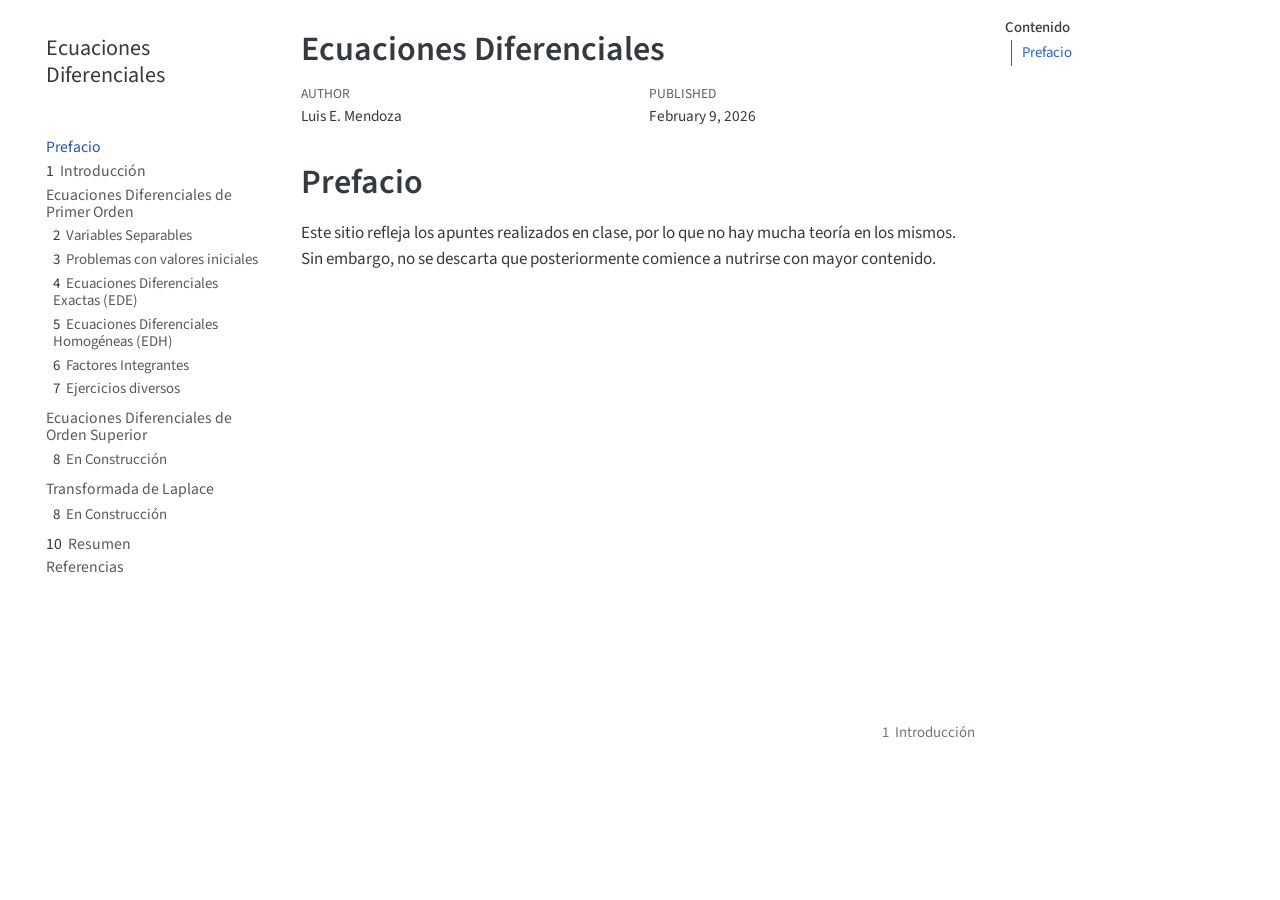
==== _book/index.html @ e417eb8f "Avances del primer capítulo" ====
<!DOCTYPE html>
<html xmlns="http://www.w3.org/1999/xhtml" lang="en" xml:lang="en"><head>

<meta charset="utf-8">
<meta name="generator" content="quarto-1.8.27">

<meta name="viewport" content="width=device-width, initial-scale=1.0, user-scalable=yes">

<meta name="author" content="Luis E. Mendoza">
<meta name="dcterms.date" content="2026-02-09">

<title>Ecuaciones Diferenciales</title>
<style>
code{white-space: pre-wrap;}
span.smallcaps{font-variant: small-caps;}
div.columns{display: flex; gap: min(4vw, 1.5em);}
div.column{flex: auto; overflow-x: auto;}
div.hanging-indent{margin-left: 1.5em; text-indent: -1.5em;}
ul.task-list{list-style: none;}
ul.task-list li input[type="checkbox"] {
  width: 0.8em;
  margin: 0 0.8em 0.2em -1em; /* quarto-specific, see https://github.com/quarto-dev/quarto-cli/issues/4556 */ 
  vertical-align: middle;
}
</style>


<script src="site_libs/quarto-nav/quarto-nav.js"></script>
<script src="site_libs/quarto-nav/headroom.min.js"></script>
<script src="site_libs/clipboard/clipboard.min.js"></script>
<script src="site_libs/quarto-search/autocomplete.umd.js"></script>
<script src="site_libs/quarto-search/fuse.min.js"></script>
<script src="site_libs/quarto-search/quarto-search.js"></script>
<meta name="quarto:offset" content="./">
<link href="./intro.html" rel="next">
<script src="site_libs/quarto-html/quarto.js" type="module"></script>
<script src="site_libs/quarto-html/tabsets/tabsets.js" type="module"></script>
<script src="site_libs/quarto-html/axe/axe-check.js" type="module"></script>
<script src="site_libs/quarto-html/popper.min.js"></script>
<script src="site_libs/quarto-html/tippy.umd.min.js"></script>
<script src="site_libs/quarto-html/anchor.min.js"></script>
<link href="site_libs/quarto-html/tippy.css" rel="stylesheet">
<link href="site_libs/quarto-html/quarto-syntax-highlighting-ed96de9b727972fe78a7b5d16c58bf87.css" rel="stylesheet" id="quarto-text-highlighting-styles">
<script src="site_libs/bootstrap/bootstrap.min.js"></script>
<link href="site_libs/bootstrap/bootstrap-icons.css" rel="stylesheet">
<link href="site_libs/bootstrap/bootstrap-55fb57a5b9765825f78310ba03dd8352.min.css" rel="stylesheet" append-hash="true" id="quarto-bootstrap" data-mode="light">
<script id="quarto-search-options" type="application/json">{
  "location": "sidebar",
  "copy-button": false,
  "collapse-after": 3,
  "panel-placement": "start",
  "type": "textbox",
  "limit": 50,
  "keyboard-shortcut": [
    "f",
    "/",
    "s"
  ],
  "show-item-context": false,
  "language": {
    "search-no-results-text": "No results",
    "search-matching-documents-text": "matching documents",
    "search-copy-link-title": "Copy link to search",
    "search-hide-matches-text": "Hide additional matches",
    "search-more-match-text": "more match in this document",
    "search-more-matches-text": "more matches in this document",
    "search-clear-button-title": "Clear",
    "search-text-placeholder": "",
    "search-detached-cancel-button-title": "Cancel",
    "search-submit-button-title": "Submit",
    "search-label": "Search"
  }
}</script>


</head>

<body class="nav-sidebar floating quarto-light">

<div id="quarto-search-results"></div>
  <header id="quarto-header" class="headroom fixed-top">
  <nav class="quarto-secondary-nav">
    <div class="container-fluid d-flex">
      <button type="button" class="quarto-btn-toggle btn" data-bs-toggle="collapse" role="button" data-bs-target=".quarto-sidebar-collapse-item" aria-controls="quarto-sidebar" aria-expanded="false" aria-label="Toggle sidebar navigation" onclick="if (window.quartoToggleHeadroom) { window.quartoToggleHeadroom(); }">
        <i class="bi bi-layout-text-sidebar-reverse"></i>
      </button>
        <nav class="quarto-page-breadcrumbs" aria-label="breadcrumb"><ol class="breadcrumb"><li class="breadcrumb-item"><a href="./index.html">Prefacio</a></li></ol></nav>
        <a class="flex-grow-1" role="navigation" data-bs-toggle="collapse" data-bs-target=".quarto-sidebar-collapse-item" aria-controls="quarto-sidebar" aria-expanded="false" aria-label="Toggle sidebar navigation" onclick="if (window.quartoToggleHeadroom) { window.quartoToggleHeadroom(); }">      
        </a>
      <button type="button" class="btn quarto-search-button" aria-label="Search" onclick="window.quartoOpenSearch();">
        <i class="bi bi-search"></i>
      </button>
    </div>
  </nav>
</header>
<!-- content -->
<div id="quarto-content" class="quarto-container page-columns page-rows-contents page-layout-article">
<!-- sidebar -->
  <nav id="quarto-sidebar" class="sidebar collapse collapse-horizontal quarto-sidebar-collapse-item sidebar-navigation floating overflow-auto">
    <div class="pt-lg-2 mt-2 text-left sidebar-header">
    <div class="sidebar-title mb-0 py-0">
      <a href="./">Ecuaciones Diferenciales</a> 
    </div>
      </div>
        <div class="mt-2 flex-shrink-0 align-items-center">
        <div class="sidebar-search">
        <div id="quarto-search" class="" title="Search"></div>
        </div>
        </div>
    <div class="sidebar-menu-container"> 
    <ul class="list-unstyled mt-1">
        <li class="sidebar-item">
  <div class="sidebar-item-container"> 
  <a href="./index.html" class="sidebar-item-text sidebar-link active">
 <span class="menu-text">Prefacio</span></a>
  </div>
</li>
        <li class="sidebar-item">
  <div class="sidebar-item-container"> 
  <a href="./intro.html" class="sidebar-item-text sidebar-link">
 <span class="menu-text"><span class="chapter-number">1</span>&nbsp; <span class="chapter-title">Introducción</span></span></a>
  </div>
</li>
        <li class="sidebar-item sidebar-item-section">
      <div class="sidebar-item-container"> 
            <a class="sidebar-item-text sidebar-link text-start" data-bs-toggle="collapse" data-bs-target="#quarto-sidebar-section-1" role="navigation" aria-expanded="true">
 <span class="menu-text">Ecuaciones Diferenciales de Primer Orden</span></a>
          <a class="sidebar-item-toggle text-start" data-bs-toggle="collapse" data-bs-target="#quarto-sidebar-section-1" role="navigation" aria-expanded="true" aria-label="Toggle section">
            <i class="bi bi-chevron-right ms-2"></i>
          </a> 
      </div>
      <ul id="quarto-sidebar-section-1" class="collapse list-unstyled sidebar-section depth1 show">  
          <li class="sidebar-item">
  <div class="sidebar-item-container"> 
  <a href="./separables.html" class="sidebar-item-text sidebar-link">
 <span class="menu-text"><span class="chapter-number">2</span>&nbsp; <span class="chapter-title">Variables Separables</span></span></a>
  </div>
</li>
          <li class="sidebar-item">
  <div class="sidebar-item-container"> 
  <a href="./valiniciales.html" class="sidebar-item-text sidebar-link">
 <span class="menu-text"><span class="chapter-number">3</span>&nbsp; <span class="chapter-title">Problemas con valores iniciales</span></span></a>
  </div>
</li>
          <li class="sidebar-item">
  <div class="sidebar-item-container"> 
  <a href="./exactas.html" class="sidebar-item-text sidebar-link">
 <span class="menu-text"><span class="chapter-number">4</span>&nbsp; <span class="chapter-title">Ecuaciones Diferenciales Exactas (EDE)</span></span></a>
  </div>
</li>
          <li class="sidebar-item">
  <div class="sidebar-item-container"> 
  <a href="./homogeneas.html" class="sidebar-item-text sidebar-link">
 <span class="menu-text"><span class="chapter-number">5</span>&nbsp; <span class="chapter-title">Ecuaciones Diferenciales Homogéneas (EDH)</span></span></a>
  </div>
</li>
          <li class="sidebar-item">
  <div class="sidebar-item-container"> 
  <a href="./factint.html" class="sidebar-item-text sidebar-link">
 <span class="menu-text"><span class="chapter-number">6</span>&nbsp; <span class="chapter-title">Factores Integrantes</span></span></a>
  </div>
</li>
          <li class="sidebar-item">
  <div class="sidebar-item-container"> 
  <a href="./ejerciciosdiv1.html" class="sidebar-item-text sidebar-link">
 <span class="menu-text"><span class="chapter-number">7</span>&nbsp; <span class="chapter-title">Ejercicios diversos</span></span></a>
  </div>
</li>
      </ul>
  </li>
        <li class="sidebar-item sidebar-item-section">
      <div class="sidebar-item-container"> 
            <a class="sidebar-item-text sidebar-link text-start" data-bs-toggle="collapse" data-bs-target="#quarto-sidebar-section-2" role="navigation" aria-expanded="true">
 <span class="menu-text">Ecuaciones Diferenciales de Orden Superior</span></a>
          <a class="sidebar-item-toggle text-start" data-bs-toggle="collapse" data-bs-target="#quarto-sidebar-section-2" role="navigation" aria-expanded="true" aria-label="Toggle section">
            <i class="bi bi-chevron-right ms-2"></i>
          </a> 
      </div>
      <ul id="quarto-sidebar-section-2" class="collapse list-unstyled sidebar-section depth1 show">  
          <li class="sidebar-item">
  <div class="sidebar-item-container"> 
  <a href="./avanzando.html" class="sidebar-item-text sidebar-link">
 <span class="menu-text"><span class="chapter-number">8</span>&nbsp; <span class="chapter-title">En Construcción</span></span></a>
  </div>
</li>
      </ul>
  </li>
        <li class="sidebar-item sidebar-item-section">
      <div class="sidebar-item-container"> 
            <a class="sidebar-item-text sidebar-link text-start" data-bs-toggle="collapse" data-bs-target="#quarto-sidebar-section-3" role="navigation" aria-expanded="true">
 <span class="menu-text">Transformada de Laplace</span></a>
          <a class="sidebar-item-toggle text-start" data-bs-toggle="collapse" data-bs-target="#quarto-sidebar-section-3" role="navigation" aria-expanded="true" aria-label="Toggle section">
            <i class="bi bi-chevron-right ms-2"></i>
          </a> 
      </div>
      <ul id="quarto-sidebar-section-3" class="collapse list-unstyled sidebar-section depth1 show">  
          <li class="sidebar-item">
  <div class="sidebar-item-container"> 
  <a href="./avanzando.html" class="sidebar-item-text sidebar-link">
 <span class="menu-text"><span class="chapter-number">8</span>&nbsp; <span class="chapter-title">En Construcción</span></span></a>
  </div>
</li>
      </ul>
  </li>
        <li class="sidebar-item">
  <div class="sidebar-item-container"> 
  <a href="./summary.html" class="sidebar-item-text sidebar-link">
 <span class="menu-text"><span class="chapter-number">10</span>&nbsp; <span class="chapter-title">Resumen</span></span></a>
  </div>
</li>
        <li class="sidebar-item">
  <div class="sidebar-item-container"> 
  <a href="./references.html" class="sidebar-item-text sidebar-link">
 <span class="menu-text">Referencias</span></a>
  </div>
</li>
    </ul>
    </div>
</nav>
<div id="quarto-sidebar-glass" class="quarto-sidebar-collapse-item" data-bs-toggle="collapse" data-bs-target=".quarto-sidebar-collapse-item"></div>
<!-- margin-sidebar -->
    <div id="quarto-margin-sidebar" class="sidebar margin-sidebar">
        <nav id="TOC" role="doc-toc" class="toc-active">
    <h2 id="toc-title">Contenido</h2>
   
  <ul>
  <li><a href="#prefacio" id="toc-prefacio" class="nav-link active" data-scroll-target="#prefacio">Prefacio</a></li>
  </ul>
</nav>
    </div>
<!-- main -->
<main class="content" id="quarto-document-content">

<header id="title-block-header" class="quarto-title-block default">
<div class="quarto-title">
<h1 class="title">Ecuaciones Diferenciales</h1>
</div>



<div class="quarto-title-meta">

    <div>
    <div class="quarto-title-meta-heading">Author</div>
    <div class="quarto-title-meta-contents">
             <p>Luis E. Mendoza </p>
          </div>
  </div>
    
    <div>
    <div class="quarto-title-meta-heading">Published</div>
    <div class="quarto-title-meta-contents">
      <p class="date">February 9, 2026</p>
    </div>
  </div>
  
    
  </div>
  


</header>


<section id="prefacio" class="level1 unnumbered">
<h1 class="unnumbered">Prefacio</h1>
<p>Este sitio refleja los apuntes realizados en clase, por lo que no hay mucha teoría en los mismos. Sin embargo, no se descarta que posteriormente comience a nutrirse con mayor contenido.</p>


</section>

</main> <!-- /main -->
<script id="quarto-html-after-body" type="application/javascript">
  window.document.addEventListener("DOMContentLoaded", function (event) {
    const icon = "";
    const anchorJS = new window.AnchorJS();
    anchorJS.options = {
      placement: 'right',
      icon: icon
    };
    anchorJS.add('.anchored');
    const isCodeAnnotation = (el) => {
      for (const clz of el.classList) {
        if (clz.startsWith('code-annotation-')) {                     
          return true;
        }
      }
      return false;
    }
    const onCopySuccess = function(e) {
      // button target
      const button = e.trigger;
      // don't keep focus
      button.blur();
      // flash "checked"
      button.classList.add('code-copy-button-checked');
      var currentTitle = button.getAttribute("title");
      button.setAttribute("title", "Copied!");
      let tooltip;
      if (window.bootstrap) {
        button.setAttribute("data-bs-toggle", "tooltip");
        button.setAttribute("data-bs-placement", "left");
        button.setAttribute("data-bs-title", "Copied!");
        tooltip = new bootstrap.Tooltip(button, 
          { trigger: "manual", 
            customClass: "code-copy-button-tooltip",
            offset: [0, -8]});
        tooltip.show();    
      }
      setTimeout(function() {
        if (tooltip) {
          tooltip.hide();
          button.removeAttribute("data-bs-title");
          button.removeAttribute("data-bs-toggle");
          button.removeAttribute("data-bs-placement");
        }
        button.setAttribute("title", currentTitle);
        button.classList.remove('code-copy-button-checked');
      }, 1000);
      // clear code selection
      e.clearSelection();
    }
    const getTextToCopy = function(trigger) {
      const outerScaffold = trigger.parentElement.cloneNode(true);
      const codeEl = outerScaffold.querySelector('code');
      for (const childEl of codeEl.children) {
        if (isCodeAnnotation(childEl)) {
          childEl.remove();
        }
      }
      return codeEl.innerText;
    }
    const clipboard = new window.ClipboardJS('.code-copy-button:not([data-in-quarto-modal])', {
      text: getTextToCopy
    });
    clipboard.on('success', onCopySuccess);
    if (window.document.getElementById('quarto-embedded-source-code-modal')) {
      const clipboardModal = new window.ClipboardJS('.code-copy-button[data-in-quarto-modal]', {
        text: getTextToCopy,
        container: window.document.getElementById('quarto-embedded-source-code-modal')
      });
      clipboardModal.on('success', onCopySuccess);
    }
      var localhostRegex = new RegExp(/^(?:http|https):\/\/localhost\:?[0-9]*\//);
      var mailtoRegex = new RegExp(/^mailto:/);
        var filterRegex = new RegExp('/' + window.location.host + '/');
      var isInternal = (href) => {
          return filterRegex.test(href) || localhostRegex.test(href) || mailtoRegex.test(href);
      }
      // Inspect non-navigation links and adorn them if external
     var links = window.document.querySelectorAll('a[href]:not(.nav-link):not(.navbar-brand):not(.toc-action):not(.sidebar-link):not(.sidebar-item-toggle):not(.pagination-link):not(.no-external):not([aria-hidden]):not(.dropdown-item):not(.quarto-navigation-tool):not(.about-link)');
      for (var i=0; i<links.length; i++) {
        const link = links[i];
        if (!isInternal(link.href)) {
          // undo the damage that might have been done by quarto-nav.js in the case of
          // links that we want to consider external
          if (link.dataset.originalHref !== undefined) {
            link.href = link.dataset.originalHref;
          }
        }
      }
    function tippyHover(el, contentFn, onTriggerFn, onUntriggerFn) {
      const config = {
        allowHTML: true,
        maxWidth: 500,
        delay: 100,
        arrow: false,
        appendTo: function(el) {
            return el.parentElement;
        },
        interactive: true,
        interactiveBorder: 10,
        theme: 'quarto',
        placement: 'bottom-start',
      };
      if (contentFn) {
        config.content = contentFn;
      }
      if (onTriggerFn) {
        config.onTrigger = onTriggerFn;
      }
      if (onUntriggerFn) {
        config.onUntrigger = onUntriggerFn;
      }
      window.tippy(el, config); 
    }
    const noterefs = window.document.querySelectorAll('a[role="doc-noteref"]');
    for (var i=0; i<noterefs.length; i++) {
      const ref = noterefs[i];
      tippyHover(ref, function() {
        // use id or data attribute instead here
        let href = ref.getAttribute('data-footnote-href') || ref.getAttribute('href');
        try { href = new URL(href).hash; } catch {}
        const id = href.replace(/^#\/?/, "");
        const note = window.document.getElementById(id);
        if (note) {
          return note.innerHTML;
        } else {
          return "";
        }
      });
    }
    const xrefs = window.document.querySelectorAll('a.quarto-xref');
    const processXRef = (id, note) => {
      // Strip column container classes
      const stripColumnClz = (el) => {
        el.classList.remove("page-full", "page-columns");
        if (el.children) {
          for (const child of el.children) {
            stripColumnClz(child);
          }
        }
      }
      stripColumnClz(note)
      if (id === null || id.startsWith('sec-')) {
        // Special case sections, only their first couple elements
        const container = document.createElement("div");
        if (note.children && note.children.length > 2) {
          container.appendChild(note.children[0].cloneNode(true));
          for (let i = 1; i < note.children.length; i++) {
            const child = note.children[i];
            if (child.tagName === "P" && child.innerText === "") {
              continue;
            } else {
              container.appendChild(child.cloneNode(true));
              break;
            }
          }
          if (window.Quarto?.typesetMath) {
            window.Quarto.typesetMath(container);
          }
          return container.innerHTML
        } else {
          if (window.Quarto?.typesetMath) {
            window.Quarto.typesetMath(note);
          }
          return note.innerHTML;
        }
      } else {
        // Remove any anchor links if they are present
        const anchorLink = note.querySelector('a.anchorjs-link');
        if (anchorLink) {
          anchorLink.remove();
        }
        if (window.Quarto?.typesetMath) {
          window.Quarto.typesetMath(note);
        }
        if (note.classList.contains("callout")) {
          return note.outerHTML;
        } else {
          return note.innerHTML;
        }
      }
    }
    for (var i=0; i<xrefs.length; i++) {
      const xref = xrefs[i];
      tippyHover(xref, undefined, function(instance) {
        instance.disable();
        let url = xref.getAttribute('href');
        let hash = undefined; 
        if (url.startsWith('#')) {
          hash = url;
        } else {
          try { hash = new URL(url).hash; } catch {}
        }
        if (hash) {
          const id = hash.replace(/^#\/?/, "");
          const note = window.document.getElementById(id);
          if (note !== null) {
            try {
              const html = processXRef(id, note.cloneNode(true));
              instance.setContent(html);
            } finally {
              instance.enable();
              instance.show();
            }
          } else {
            // See if we can fetch this
            fetch(url.split('#')[0])
            .then(res => res.text())
            .then(html => {
              const parser = new DOMParser();
              const htmlDoc = parser.parseFromString(html, "text/html");
              const note = htmlDoc.getElementById(id);
              if (note !== null) {
                const html = processXRef(id, note);
                instance.setContent(html);
              } 
            }).finally(() => {
              instance.enable();
              instance.show();
            });
          }
        } else {
          // See if we can fetch a full url (with no hash to target)
          // This is a special case and we should probably do some content thinning / targeting
          fetch(url)
          .then(res => res.text())
          .then(html => {
            const parser = new DOMParser();
            const htmlDoc = parser.parseFromString(html, "text/html");
            const note = htmlDoc.querySelector('main.content');
            if (note !== null) {
              // This should only happen for chapter cross references
              // (since there is no id in the URL)
              // remove the first header
              if (note.children.length > 0 && note.children[0].tagName === "HEADER") {
                note.children[0].remove();
              }
              const html = processXRef(null, note);
              instance.setContent(html);
            } 
          }).finally(() => {
            instance.enable();
            instance.show();
          });
        }
      }, function(instance) {
      });
    }
        let selectedAnnoteEl;
        const selectorForAnnotation = ( cell, annotation) => {
          let cellAttr = 'data-code-cell="' + cell + '"';
          let lineAttr = 'data-code-annotation="' +  annotation + '"';
          const selector = 'span[' + cellAttr + '][' + lineAttr + ']';
          return selector;
        }
        const selectCodeLines = (annoteEl) => {
          const doc = window.document;
          const targetCell = annoteEl.getAttribute("data-target-cell");
          const targetAnnotation = annoteEl.getAttribute("data-target-annotation");
          const annoteSpan = window.document.querySelector(selectorForAnnotation(targetCell, targetAnnotation));
          const lines = annoteSpan.getAttribute("data-code-lines").split(",");
          const lineIds = lines.map((line) => {
            return targetCell + "-" + line;
          })
          let top = null;
          let height = null;
          let parent = null;
          if (lineIds.length > 0) {
              //compute the position of the single el (top and bottom and make a div)
              const el = window.document.getElementById(lineIds[0]);
              top = el.offsetTop;
              height = el.offsetHeight;
              parent = el.parentElement.parentElement;
            if (lineIds.length > 1) {
              const lastEl = window.document.getElementById(lineIds[lineIds.length - 1]);
              const bottom = lastEl.offsetTop + lastEl.offsetHeight;
              height = bottom - top;
            }
            if (top !== null && height !== null && parent !== null) {
              // cook up a div (if necessary) and position it 
              let div = window.document.getElementById("code-annotation-line-highlight");
              if (div === null) {
                div = window.document.createElement("div");
                div.setAttribute("id", "code-annotation-line-highlight");
                div.style.position = 'absolute';
                parent.appendChild(div);
              }
              div.style.top = top - 2 + "px";
              div.style.height = height + 4 + "px";
              div.style.left = 0;
              let gutterDiv = window.document.getElementById("code-annotation-line-highlight-gutter");
              if (gutterDiv === null) {
                gutterDiv = window.document.createElement("div");
                gutterDiv.setAttribute("id", "code-annotation-line-highlight-gutter");
                gutterDiv.style.position = 'absolute';
                const codeCell = window.document.getElementById(targetCell);
                const gutter = codeCell.querySelector('.code-annotation-gutter');
                gutter.appendChild(gutterDiv);
              }
              gutterDiv.style.top = top - 2 + "px";
              gutterDiv.style.height = height + 4 + "px";
            }
            selectedAnnoteEl = annoteEl;
          }
        };
        const unselectCodeLines = () => {
          const elementsIds = ["code-annotation-line-highlight", "code-annotation-line-highlight-gutter"];
          elementsIds.forEach((elId) => {
            const div = window.document.getElementById(elId);
            if (div) {
              div.remove();
            }
          });
          selectedAnnoteEl = undefined;
        };
          // Handle positioning of the toggle
      window.addEventListener(
        "resize",
        throttle(() => {
          elRect = undefined;
          if (selectedAnnoteEl) {
            selectCodeLines(selectedAnnoteEl);
          }
        }, 10)
      );
      function throttle(fn, ms) {
      let throttle = false;
      let timer;
        return (...args) => {
          if(!throttle) { // first call gets through
              fn.apply(this, args);
              throttle = true;
          } else { // all the others get throttled
              if(timer) clearTimeout(timer); // cancel #2
              timer = setTimeout(() => {
                fn.apply(this, args);
                timer = throttle = false;
              }, ms);
          }
        };
      }
        // Attach click handler to the DT
        const annoteDls = window.document.querySelectorAll('dt[data-target-cell]');
        for (const annoteDlNode of annoteDls) {
          annoteDlNode.addEventListener('click', (event) => {
            const clickedEl = event.target;
            if (clickedEl !== selectedAnnoteEl) {
              unselectCodeLines();
              const activeEl = window.document.querySelector('dt[data-target-cell].code-annotation-active');
              if (activeEl) {
                activeEl.classList.remove('code-annotation-active');
              }
              selectCodeLines(clickedEl);
              clickedEl.classList.add('code-annotation-active');
            } else {
              // Unselect the line
              unselectCodeLines();
              clickedEl.classList.remove('code-annotation-active');
            }
          });
        }
    const findCites = (el) => {
      const parentEl = el.parentElement;
      if (parentEl) {
        const cites = parentEl.dataset.cites;
        if (cites) {
          return {
            el,
            cites: cites.split(' ')
          };
        } else {
          return findCites(el.parentElement)
        }
      } else {
        return undefined;
      }
    };
    var bibliorefs = window.document.querySelectorAll('a[role="doc-biblioref"]');
    for (var i=0; i<bibliorefs.length; i++) {
      const ref = bibliorefs[i];
      const citeInfo = findCites(ref);
      if (citeInfo) {
        tippyHover(citeInfo.el, function() {
          var popup = window.document.createElement('div');
          citeInfo.cites.forEach(function(cite) {
            var citeDiv = window.document.createElement('div');
            citeDiv.classList.add('hanging-indent');
            citeDiv.classList.add('csl-entry');
            var biblioDiv = window.document.getElementById('ref-' + cite);
            if (biblioDiv) {
              citeDiv.innerHTML = biblioDiv.innerHTML;
            }
            popup.appendChild(citeDiv);
          });
          return popup.innerHTML;
        });
      }
    }
  });
  </script>
<nav class="page-navigation">
  <div class="nav-page nav-page-previous">
  </div>
  <div class="nav-page nav-page-next">
      <a href="./intro.html" class="pagination-link" aria-label="Introducción">
        <span class="nav-page-text"><span class="chapter-number">1</span>&nbsp; <span class="chapter-title">Introducción</span></span> <i class="bi bi-arrow-right-short"></i>
      </a>
  </div>
</nav>
</div> <!-- /content -->




</body></html>
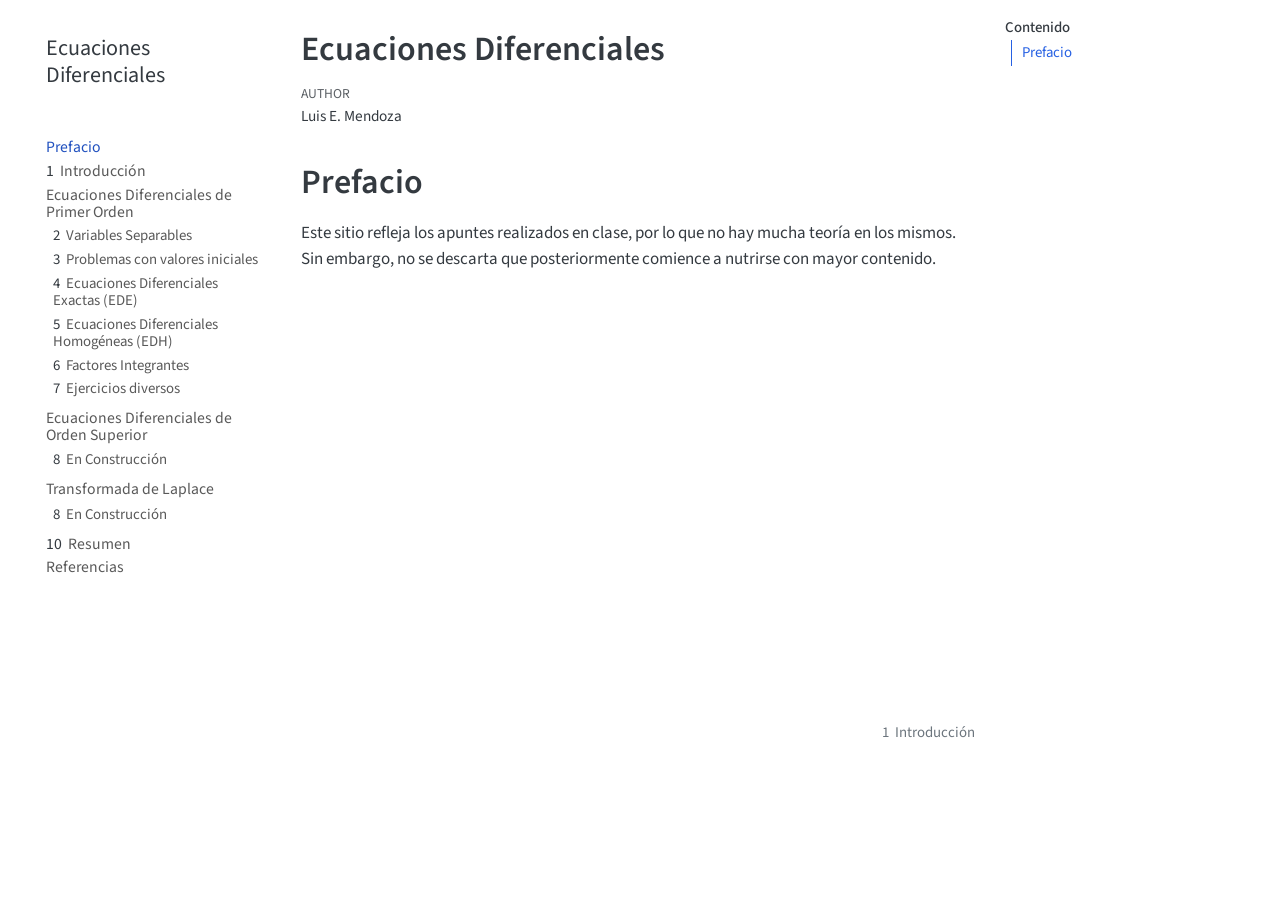
==== commit 76666404: "Cambios hechos" ====
--- a/_book/index.html
+++ b/_book/index.html
@@ -7,7 +7,6 @@
 <meta name="viewport" content="width=device-width, initial-scale=1.0, user-scalable=yes">
 
 <meta name="author" content="Luis E. Mendoza">
-<meta name="dcterms.date" content="2026-02-09">
 
 <title>Ecuaciones Diferenciales</title>
 <style>
@@ -247,12 +246,6 @@
           </div>
   </div>
     
-    <div>
-    <div class="quarto-title-meta-heading">Published</div>
-    <div class="quarto-title-meta-contents">
-      <p class="date">February 9, 2026</p>
-    </div>
-  </div>
   
     
   </div>
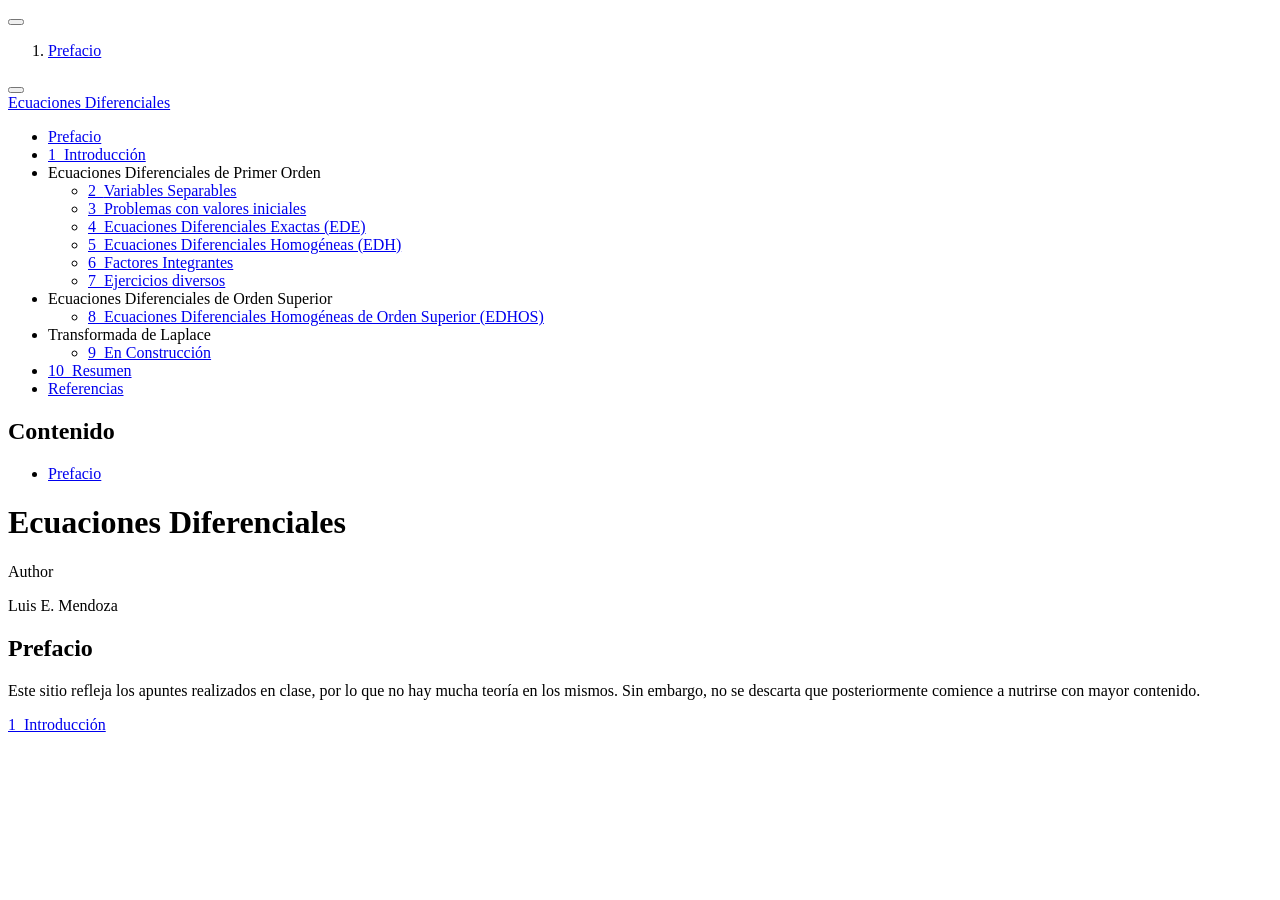
==== commit 4d33bd86: "Parte II comenzada" ====
--- a/_book/index.html
+++ b/_book/index.html
@@ -42,7 +42,7 @@
 <link href="site_libs/quarto-html/quarto-syntax-highlighting-ed96de9b727972fe78a7b5d16c58bf87.css" rel="stylesheet" id="quarto-text-highlighting-styles">
 <script src="site_libs/bootstrap/bootstrap.min.js"></script>
 <link href="site_libs/bootstrap/bootstrap-icons.css" rel="stylesheet">
-<link href="site_libs/bootstrap/bootstrap-55fb57a5b9765825f78310ba03dd8352.min.css" rel="stylesheet" append-hash="true" id="quarto-bootstrap" data-mode="light">
+<link href="site_libs/bootstrap/bootstrap-70a47bd5681a7291082a5b9f83d58762.min.css" rel="stylesheet" append-hash="true" id="quarto-bootstrap" data-mode="light">
 <script id="quarto-search-options" type="application/json">{
   "location": "sidebar",
   "copy-button": false,
@@ -178,8 +178,8 @@
       <ul id="quarto-sidebar-section-2" class="collapse list-unstyled sidebar-section depth1 show">  
           <li class="sidebar-item">
   <div class="sidebar-item-container"> 
-  <a href="./avanzando.html" class="sidebar-item-text sidebar-link">
- <span class="menu-text"><span class="chapter-number">8</span>&nbsp; <span class="chapter-title">En Construcción</span></span></a>
+  <a href="./homogeneasSuperiores.html" class="sidebar-item-text sidebar-link">
+ <span class="menu-text"><span class="chapter-number">8</span>&nbsp; <span class="chapter-title">Ecuaciones Diferenciales Homogéneas de Orden Superior (EDHOS)</span></span></a>
   </div>
 </li>
       </ul>
@@ -196,7 +196,7 @@
           <li class="sidebar-item">
   <div class="sidebar-item-container"> 
   <a href="./avanzando.html" class="sidebar-item-text sidebar-link">
- <span class="menu-text"><span class="chapter-number">8</span>&nbsp; <span class="chapter-title">En Construcción</span></span></a>
+ <span class="menu-text"><span class="chapter-number">9</span>&nbsp; <span class="chapter-title">En Construcción</span></span></a>
   </div>
 </li>
       </ul>
